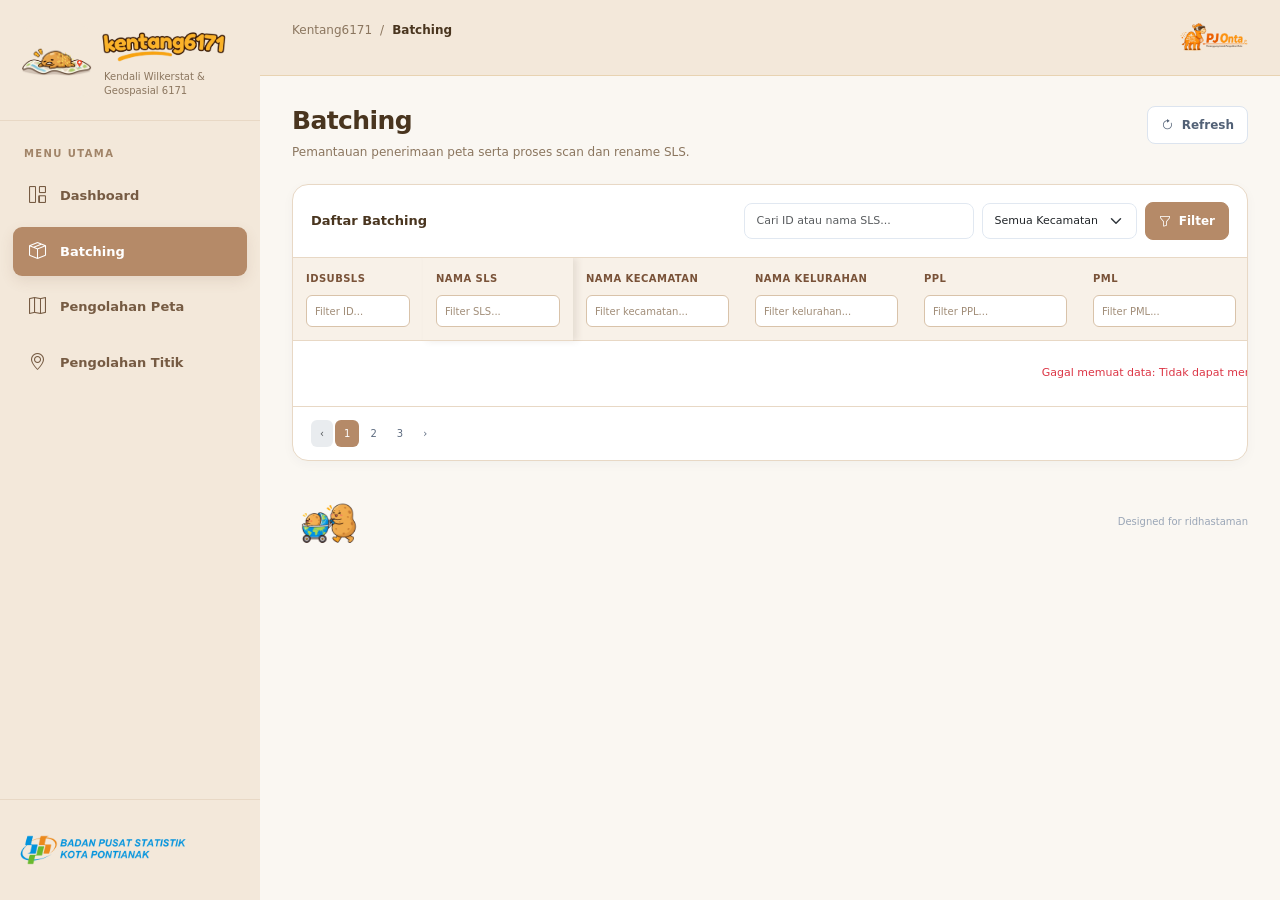
==== batching.html @ fd36031f "Initial commit Kentang6171" ====
<!doctype html>
<html lang="id">
  <head>
    <meta charset="UTF-8" />
    <meta name="viewport" content="width=device-width, initial-scale=1" />
    <title>Batching | Kentang6171</title>
    <link
      href="https://cdn.jsdelivr.net/npm/bootstrap@5.3.3/dist/css/bootstrap.min.css"
      rel="stylesheet"
    />
    <link
      href="https://cdn.jsdelivr.net/npm/bootstrap-icons@1.11.3/font/bootstrap-icons.min.css"
      rel="stylesheet"
    />
    <link href="css/style.css" rel="stylesheet" />
  </head>
  <body>
    <div class="app-shell">
      <aside class="sidebar" id="sidebar">
        <div class="brand">
          <div class="brand-mark">
            <img src="assets/logo.png" />
          </div>
          <div>
            <div class="brand-name"><img src="assets/2.png" /></div>
            <div class="brand-sub">
              Kendali Wilkerstat &amp;<br />Geospasial 6171
            </div>
          </div>
        </div>
        <div class="menu-label">Menu Utama</div>
        <nav class="nav-menu">
          <a class="nav-link" href="index.html"
            ><i class="bi bi-grid-1x2 nav-icon"></i><span>Dashboard</span></a
          >
          <a class="nav-link active" href="batching.html"
            ><i class="bi bi-box-seam nav-icon"></i><span>Batching</span></a
          >
          <a class="nav-link" href="pengolahan-peta.html"
            ><i class="bi bi-map nav-icon"></i><span>Pengolahan Peta</span></a
          >
          <a class="nav-link" href="pengolahan-titik.html"
            ><i class="bi bi-geo-alt nav-icon"></i
            ><span>Pengolahan Titik</span></a
          >
        </nav>
        <div class="sidebar-bottom">
          <img
            src="assets/logo-bps-kota-pontianak.png"
            class="sidebar-bps-logo"
          />
        </div>
      </aside>
      <main class="main-area">
        <header class="topbar">
          <div class="d-flex align-items-center">
            <button
              class="btn btn-light mobile-toggle"
              onclick="
                document.getElementById('sidebar').classList.toggle('show')
              "
              aria-label="Buka menu"
            >
              <i class="bi bi-list"></i>
            </button>
            <div class="breadcrumb">
              Kentang6171 <span class="mx-2">/</span> <strong>Batching</strong>
            </div>
          </div>
          <div class="user-area">
            <img src="assets/logo-pj-onta.png" class="user-logo" />
          </div>
        </header>
        <section class="content">
          <div class="page-heading">
            <div>
              <h1>Batching</h1>
              <p class="page-description">
                Pemantauan penerimaan peta serta proses scan dan rename SLS.
              </p>
            </div>
            <div class="heading-actions">
              <button
                class="btn btn-outline-secondary"
                onclick="window.location.reload()"
              >
                <i class="bi bi-arrow-clockwise me-1"></i> Refresh
              </button>
            </div>
          </div>
          <section class="panel">
            <div class="toolbar">
              <div>
                <div class="toolbar-title">Daftar Batching</div>
              </div>
              <div class="filters">
                <input
                  class="form-control search-box"
                  type="search"
                  placeholder="Cari ID atau nama SLS..."
                  aria-label="Cari data"
                />
                <select
                  class="form-select filter-select"
                  aria-label="Filter kecamatan"
                >
                  <option value="">Semua Kecamatan</option>
                  <option>Pontianak Selatan</option>
                  <option>Pontianak Tenggara</option>
                  <option>Pontianak Timur</option>
                  <option>Pontianak Barat</option>
                  <option>Pontianak Kota</option>
                  <option>Pontianak Utara</option>
                </select>
                <button class="btn btn-primary">
                  <i class="bi bi-funnel me-1"></i> Filter
                </button>
              </div>
            </div>

            <div class="table-wrap">
              <table class="table table-hover align-middle batching-table">
                <thead>
                  <tr>
                    <th class="freeze-col freeze-1">
                      <span>IDSUBSLS</span>
                      <input
                        type="text"
                        class="column-filter"
                        data-filter-col="0"
                        placeholder="Filter ID..."
                      />
                    </th>
                    <th class="freeze-col freeze-2">
                      <span>Nama SLS</span>
                      <input
                        type="text"
                        class="column-filter"
                        data-filter-col="1"
                        placeholder="Filter SLS..."
                      />
                    </th>
                    <th>
                      <span>Nama Kecamatan</span>
                      <input
                        type="text"
                        class="column-filter"
                        data-filter-col="2"
                        placeholder="Filter kecamatan..."
                      />
                    </th>
                    <th>
                      <span>Nama Kelurahan</span>
                      <input
                        type="text"
                        class="column-filter"
                        data-filter-col="3"
                        placeholder="Filter kelurahan..."
                      />
                    </th>
                    <th>
                      <span>PPL</span>
                      <input
                        type="text"
                        class="column-filter"
                        data-filter-col="4"
                        placeholder="Filter PPL..."
                      />
                    </th>
                    <th>
                      <span>PML</span>
                      <input
                        type="text"
                        class="column-filter"
                        data-filter-col="5"
                        placeholder="Filter PML..."
                      />
                    </th>
                    <th>
                      <span>PJ-Kuda</span>
                      <input
                        type="text"
                        class="column-filter"
                        data-filter-col="6"
                        placeholder="Filter PJ-Kuda..."
                      />
                    </th>
                    <th>
                      <span>Sudah Terima Peta</span>
                      <select class="column-filter" data-filter-col="7">
                        <option value="">Semua</option>
                        <option value="Sudah">Sudah</option>
                        <option value="Belum">Belum</option>
                      </select>
                    </th>
                    <th>
                      <span>Nama Penerima Peta</span>
                      <input
                        type="text"
                        class="column-filter"
                        data-filter-col="8"
                        placeholder="Filter nama..."
                      />
                    </th>
                    <th>
                      <span>Tanggal Terima</span>
                      <input
                        type="text"
                        class="column-filter"
                        data-filter-col="9"
                        placeholder="Filter tanggal..."
                      />
                    </th>
                    <th>
                      <span>Sudah Scan Rename</span>
                      <select class="column-filter" data-filter-col="10">
                        <option value="">Semua</option>
                        <option value="Sudah">Sudah</option>
                        <option value="Belum">Belum</option>
                      </select>
                    </th>
                    <th>
                      <span>Petugas Scan Rename</span>
                      <input
                        type="text"
                        class="column-filter"
                        data-filter-col="11"
                        placeholder="Filter petugas..."
                      />
                    </th>
                    <th>Aksi</th>
                  </tr>
                </thead>

                <tbody>
                  <tr>
                    <td class="freeze-col freeze-1">6171010001</td>
                    <td class="primary-cell freeze-col freeze-2">SLS 001</td>
                    <td>Pontianak Selatan</td>
                    <td>Akcaya</td>
                    <td>Petugas PPL 01</td>
                    <td>Petugas PML 01</td>
                    <td>PJ Kuda 01</td>
                    <td>
                      <select class="status-select done">
                        <option value="Sudah" selected>Sudah</option>
                        <option value="Belum">Belum</option>
                      </select>
                    </td>
                    <td>Petugas A</td>
                    <td>02/11/2026</td>
                    <td>
                      <select class="status-select done">
                        <option value="Sudah" selected>Sudah</option>
                        <option value="Belum">Belum</option>
                      </select>
                    </td>
                    <td>Petugas B</td>
                    <td>
                      <button class="action-btn">
                        <i class="bi bi-three-dots"></i>
                      </button>
                    </td>
                  </tr>

                  <tr>
                    <td class="freeze-col freeze-1">6171010002</td>
                    <td class="primary-cell freeze-col freeze-2">SLS 002</td>
                    <td>Pontianak Selatan</td>
                    <td>Benua Melayu Darat</td>
                    <td>Petugas PPL 02</td>
                    <td>Petugas PML 02</td>
                    <td>PJ Kuda 01</td>
                    <td>
                      <select class="status-select pending">
                        <option value="Sudah">Sudah</option>
                        <option value="Belum" selected>Belum</option>
                      </select>
                    </td>
                    <td>—</td>
                    <td>—</td>
                    <td>
                      <select class="status-select pending">
                        <option value="Sudah">Sudah</option>
                        <option value="Belum" selected>Belum</option>
                      </select>
                    </td>
                    <td>—</td>
                    <td>
                      <button class="action-btn">
                        <i class="bi bi-three-dots"></i>
                      </button>
                    </td>
                  </tr>

                  <tr>
                    <td class="freeze-col freeze-1">6171020001</td>
                    <td class="primary-cell freeze-col freeze-2">SLS 003</td>
                    <td>Pontianak Tenggara</td>
                    <td>Bangka Belitung Laut</td>
                    <td>Petugas PPL 03</td>
                    <td>Petugas PML 03</td>
                    <td>PJ Kuda 02</td>
                    <td>
                      <select class="status-select done">
                        <option value="Sudah" selected>Sudah</option>
                        <option value="Belum">Belum</option>
                      </select>
                    </td>
                    <td>Petugas C</td>
                    <td>03/11/2026</td>
                    <td>
                      <select class="status-select pending">
                        <option value="Sudah">Sudah</option>
                        <option value="Belum" selected>Belum</option>
                      </select>
                    </td>
                    <td>—</td>
                    <td>
                      <button class="action-btn">
                        <i class="bi bi-three-dots"></i>
                      </button>
                    </td>
                  </tr>
                </tbody>
              </table>
            </div>
            <div class="panel-footer">
              <nav aria-label="Navigasi halaman">
                <ul class="pagination">
                  <li class="page-item disabled">
                    <a class="page-link" href="#">‹</a>
                  </li>
                  <li class="page-item active">
                    <a class="page-link" href="#">1</a>
                  </li>
                  <li class="page-item"><a class="page-link" href="#">2</a></li>
                  <li class="page-item"><a class="page-link" href="#">3</a></li>
                  <li class="page-item"><a class="page-link" href="#">›</a></li>
                </ul>
              </nav>
            </div>
          </section>
        </section>
        <footer class="app-footer">
          <div class="potato-animation" aria-hidden="true">
            <img class="potato-track" src="assets/animasi-gerak.png" alt />
          </div>
          <span>Designed for ridhastaman</span>
        </footer>
      </main>
    </div>
    <script src="https://cdn.jsdelivr.net/npm/bootstrap@5.3.3/dist/js/bootstrap.bundle.min.js"></script>

    

    
    <script src="js/kentang-api.js"></script>
    <script src="js/data-pages.js"></script>
  </body>
</html>
---- css/style.css ----
:root {
  --navy: #f3e8da;
  --navy-2: #e9d8c4;
  --blue: #b58a68;
  --bg: #faf7f2;
  --text: #49351f;
  --muted: #8b765f;
  --line: #e8d8c5;
}

* {
  box-sizing: border-box;
}
body {
  margin: 0;
  background: var(--bg);
  color: var(--text);
  font-family:
    Inter,
    system-ui,
    -apple-system,
    "Segoe UI",
    sans-serif;
}
.app-shell {
  min-height: 100vh;
  display: flex;
}
.sidebar {
  width: 260px;
  background: var(--navy);
  color: #fff;
  position: fixed;
  inset: 0 auto 0 0;
  z-index: 1030;
  display: flex;
  flex-direction: column;
}
.brand {
  display: flex;
  align-items: center;
  gap: 12px;
  padding: 25px 22px 23px;
  border-bottom: 1px solid var(--line);
}
.brand-mark {
  width: 70px;
  height: 70px;
  min-width: 70px;
  border-radius: 10px;
  display: flex;
  align-items: center;
  justify-content: center;
  overflow: hidden;
  background: #f3e8da;
}
.brand-mark img {
  width: 70px;
  height: 70px;
  max-width: 70px;
  max-height: 70px;
  object-fit: contain;
  display: block;
}
.brand-name {
  font-weight: 750;
  font-size: 17px;
  line-height: 1.15;
  color: #49351f;
  display: flex;
  align-items: center;
}
.brand-name img {
  width: 130px;
  height: 40px;
  object-fit: contain;
  object-position: center;
  display: block;
  margin-left: -5px;
}
.brand-sub {
  font-size: 10px;
  line-height: 1.35;
  color: #8b765f;
  margin-top: 5px;
}
.menu-label {
  padding: 25px 24px 10px;
  color: #a18468;
  text-transform: uppercase;
  font-size: 10px;
  font-weight: 700;
  letter-spacing: 1.4px;
}
.nav-menu {
  padding: 0 13px;
  display: grid;
  gap: 6px;
}
.nav-link {
  display: flex;
  align-items: center;
  gap: 13px;
  padding: 12px 14px;
  color: #765b43;
  text-decoration: none;
  border-radius: 9px;
  font-size: 13px;
  font-weight: 550;
  transition: 0.15s;
}
.nav-link:hover {
  background: var(--navy-2);
  color: #49351f;
}
.nav-link.active {
  background: #b58a68;
  color: #ffffff;
  box-shadow: 0 5px 14px rgba(121, 82, 56, 0.12);
}
.nav-icon {
  width: 20px;
  text-align: center;
  font-size: 17px;
}
.sidebar-bottom {
  margin-top: auto;
  padding: 0 15px;
  border-top: 1px solid var(--line);
  display: flex;
  justify-content: flex-start;
  align-items: center;
  line-height: 1;
}
.sidebar-bps-logo {
  width: 200px;
  height: 100px;
  object-fit: contain;
  object-position: left center;
  display: block;
  margin: 0;
}
.main-area {
  margin-left: 260px;
  width: calc(100% - 260px);
  min-width: 0;
}
.topbar {
  height: 76px;
  background: #f3e8da;
  border-bottom: 1px solid #e8d3b2;
  display: flex;
  align-items: center;
  justify-content: space-between;
  padding: 0 32px;
  position: sticky;
  top: 0;
  z-index: 1020;
}
.breadcrumb {
  font-size: 12px;
  color: var(--muted);
}
.breadcrumb strong {
  color: var(--text);
  font-weight: 650;
}
.user-area {
  display: flex;
  align-items: center;
  justify-content: center;
}
.user-logo {
  width: 70px;
  height: 70px;
  object-fit: contain;
  display: block;
}
.avatar {
  width: 36px;
  height: 36px;
  border-radius: 50%;
  background: #e8d3b2;
  color: #795238;
  display: grid;
  place-items: center;
  font-weight: 750;
  font-size: 12px;
}
.user-name {
  font-size: 12px;
  font-weight: 650;
}
.user-role {
  font-size: 10px;
  color: var(--muted);
  margin-top: 2px;
}
.content {
  padding: 30px 32px 20px;
  max-width: 1800px;
  margin: auto;
}
.page-heading {
  display: flex;
  align-items: flex-start;
  justify-content: space-between;
  gap: 20px;
  margin-bottom: 23px;
}
.eyebrow {
  font-size: 10px;
  text-transform: uppercase;
  letter-spacing: 1.5px;
  color: var(--blue);
  font-weight: 750;
  margin-bottom: 7px;
}
h1 {
  font-size: 25px;
  font-weight: 750;
  letter-spacing: -0.6px;
  margin: 0;
}
.page-description {
  font-size: 12px;
  color: var(--muted);
  margin: 7px 0 0;
}
.heading-actions {
  display: flex;
  gap: 9px;
  align-items: center;
}
.btn {
  font-size: 12px;
  font-weight: 600;
  border-radius: 8px;
  padding: 9px 13px;
}
.btn-primary {
  background: var(--blue);
  border-color: var(--blue);
}
.btn-outline-secondary {
  border-color: #dce4ef;
  color: #526176;
  background: #fff;
}
.panel {
  background: #fff;
  border: 1px solid var(--line);
  border-radius: 16px;
  box-shadow: 0 3px 12px rgba(24, 46, 78, 0.035);
  overflow: hidden;
}
.toolbar {
  padding: 17px 18px;
  border-bottom: 1px solid var(--line);
  display: flex;
  align-items: center;
  justify-content: space-between;
  gap: 14px;
  flex-wrap: wrap;
}
.toolbar-title {
  font-size: 13px;
  font-weight: 700;
}
.toolbar-subtitle {
  font-size: 10px;
  color: var(--muted);
  margin-top: 4px;
}
.filters {
  display: flex;
  align-items: center;
  gap: 8px;
  flex-wrap: wrap;
}
.form-control,
.form-select {
  font-size: 11px;
  border-color: #e1e8f1;
  border-radius: 8px;
  min-height: 36px;
}
.search-box {
  width: 230px;
}
.filter-select {
  width: 155px;
}
.table-wrap {
  width: 100%;
  overflow-x: auto;
}
table {
  white-space: nowrap;
  margin: 0 !important;
}
.table thead th {
  background: #f8fafd;
  color: #68778c;
  font-size: 10px;
  text-transform: uppercase;
  letter-spacing: 0.45px;
  font-weight: 750;
  padding: 13px 13px;
  border-bottom: 1px solid var(--line);
  vertical-align: middle;
}
.table tbody td {
  font-size: 11px;
  padding: 13px;
  border-bottom: 1px solid #edf1f6;
  vertical-align: middle;
  color: #3b4a60;
}
.table tbody tr:hover {
  background: #fbfcff;
}
.table tbody tr:last-child td {
  border-bottom: 0;
}
.table .primary-cell {
  font-weight: 700;
  color: #243247;
}
.table .secondary-cell {
  font-size: 10px;
  color: var(--muted);
  margin-top: 3px;
}
.status {
  display: inline-flex;
  align-items: center;
  gap: 5px;
  padding: 5px 8px;
  border-radius: 20px;
  font-size: 10px;
  font-weight: 700;
}
.status.done {
  background: #e8f7ef;
  color: #16834c;
}
.status.pending {
  background: #fff4df;
  color: #a96a08;
}
.status.na {
  background: #eef2f7;
  color: #68778c;
}
.status-dot {
  width: 5px;
  height: 5px;
  border-radius: 50%;
  background: currentColor;
}
.note-cell {
  max-width: 190px;
  white-space: normal;
  line-height: 1.45;
  color: #66758a !important;
}
.action-btn {
  border: 1px solid #e1e8f1;
  background: #fff;
  color: #607086;
  border-radius: 7px;
  width: 29px;
  height: 29px;
  display: inline-grid;
  place-items: center;
}
.panel-footer {
  padding: 13px 18px;
  border-top: 1px solid var(--line);
  display: flex;
  justify-content: space-between;
  align-items: center;
  gap: 12px;
  color: var(--muted);
  font-size: 10px;
}
.pagination {
  margin: 0;
  gap: 3px;
}
.page-link {
  font-size: 10px;
  border: 0;
  border-radius: 6px !important;
  color: #5e6c80;
  padding: 6px 9px;
}
.page-item.active .page-link {
  background: var(--blue);
}
.app-footer {
  padding: 17px 32px 25px;
  color: #9aa6b7;
  font-size: 10px;
  display: flex;
  align-items: center;
  justify-content: space-between;
  gap: 10px;
}
.potato-animation {
  position: relative;
  flex: 1;
  min-width: 0;
  height: 48px;
  overflow: hidden;
  pointer-events: none;
}
.potato-track {
  position: absolute;
  left: 0;
  bottom: 0;
  width: 72px;
  height: 44px;
  object-fit: contain;
  animation: potatoWalk 12s linear infinite alternate;
  will-change: left, transform;
}

.potato-track {
  transform: scaleX(1);
  animation:
    potatoWalk 12s linear infinite alternate,
    potatoFlip 24s step-end infinite;
}

@keyframes potatoFlip {
  0%,
  49.99% {
    transform: scaleX(-1);
  }

  50%,
  100% {
    transform: scaleX(1);
  }
}
.app-footer span {
  flex-shrink: 0;
}
@keyframes potatoWalk {
  from {
    left: 0;
  }

  to {
    left: calc(100% - 72px);
  }
}
.mobile-toggle {
  display: none;
}
@media (max-width: 991px) {
  .sidebar {
    width: 225px;
  }
  .main-area {
    margin-left: 225px;
    width: calc(100% - 225px);
  }
  .content {
    padding: 24px 20px;
  }
  .topbar {
    padding: 0 20px;
  }
}

@media (max-width: 767px) {
  .sidebar {
    transform: translateX(-100%);
    transition: transform 0.2s;
    width: 260px;
  }

  .sidebar.show {
    transform: translateX(0);
  }

  .main-area {
    margin-left: 0;
    width: 100%;
  }

  .topbar {
    height: 65px;
    padding: 0 16px;
  }

  .mobile-toggle {
    display: inline-flex;
    margin-right: 10px;
  }

  .content {
    padding: 22px 14px;
  }

  .page-heading {
    display: block;
  }

  .heading-actions {
    margin-top: 15px;
  }

  .search-box {
    width: 100%;
  }

  .filter-select {
    flex: 1;
    min-width: 120px;
  }

  .app-footer {
    padding: 15px;
    display: flex;
    align-items: center;
    gap: 8px;
    line-height: 1.8;
  }
}

/* ========================================
   TABEL BATCHING: FREEZE, FILTER, DROPDOWN
======================================== */

/* Area scroll tabel */
.table-wrap {
  display: block;
  width: 100%;
  max-width: 100%;
  overflow-x: auto;
  overflow-y: hidden;
  position: relative;
  isolation: isolate;
}

/* Lebar tabel agar bisa digeser horizontal */
.batching-table {
  width: max-content !important;
  min-width: 100%;
  border-collapse: separate !important;
  border-spacing: 0;
  table-layout: auto;
}

/* Lebar dasar kolom */
.batching-table th,
.batching-table td {
  min-width: 145px;
  white-space: nowrap;
}

/* Lebar kolom pertama: IDSUBSLS */
.batching-table th:nth-child(1),
.batching-table td:nth-child(1) {
  width: 130px;
  min-width: 130px;
  max-width: 130px;
}

/* Lebar kolom kedua: Nama SLS */
.batching-table th:nth-child(2),
.batching-table td:nth-child(2) {
  width: 150px;
  min-width: 150px;
  max-width: 150px;
}

/* Freeze kolom pertama dan kedua */
.batching-table .freeze-col {
  position: sticky;
  background: #fff;
  background-clip: padding-box;
}

.batching-table .freeze-1 {
  left: 0;
  z-index: 3;
}

.batching-table .freeze-2 {
  left: 130px;
  z-index: 3;
  box-shadow: 4px 0 7px rgba(73, 53, 31, 0.1);
}

/* Kepala tabel */
.batching-table thead th {
  position: sticky;
  top: 0;
  vertical-align: top;
  background: #f8f1e8;
  color: #795238;
  min-width: 155px;
  padding: 13px;
}

.batching-table thead th.freeze-col {
  background: #f8f1e8;
  z-index: 5;
}

.batching-table thead th.freeze-1,
.batching-table thead th.freeze-2 {
  z-index: 6;
}

/* Judul kolom */
.batching-table thead th span {
  display: block;
  margin-bottom: 9px;
}

/* Filter pada setiap kolom */
.batching-table .column-filter {
  display: block;
  width: 100%;
  min-width: 100px;
  height: 32px;
  padding: 5px 8px;
  border: 1px solid #d9c3aa;
  border-radius: 6px;
  background-color: #fff;
  color: #49351f;
  font-family: inherit;
  font-size: 10px;
  font-weight: 400;
  text-transform: none;
  letter-spacing: normal;
}

.batching-table .column-filter::placeholder {
  color: #a18d78;
}

.batching-table .column-filter:focus {
  outline: none;
  border-color: #a87950;
  box-shadow: 0 0 0 2px rgba(168, 121, 80, 0.15);
}

.batching-table tbody td.freeze-col {
  background-color: var(--bs-table-bg);
  box-shadow: inset 0 0 0 9999px
    var(--bs-table-bg-state, var(--bs-table-bg-type, transparent));
}

/* Dropdown status agar terlihat seperti kontrol pilihan */
.batching-table .status-select {
  min-width: 112px;
  height: 34px;
  padding: 5px 30px 5px 11px;
  border: 1px solid #d9c3aa;
  border-radius: 7px;
  font-family: inherit;
  font-size: 11px;
  font-weight: 700;
  cursor: pointer;
  appearance: auto;
  -webkit-appearance: auto;
}

.batching-table .status-select.done {
  background-color: #e8f7ef !important;
  color: #16834c !important;
  border-color: #a9d9bc !important;
}

.batching-table .status-select.pending {
  background-color: #fff4df !important;
  color: #a96a08 !important;
  border-color: #e8c98e !important;
}

.batching-table .status-select:focus {
  outline: none;
  border-color: #a87950;
  box-shadow: 0 0 0 2px rgba(168, 121, 80, 0.15);
}
/* Baris abu-abu jika kedua proses batching selesai */
.batching-table tbody tr.row-complete {
  --bs-table-bg: #f3e4d2;
  --bs-table-hover-bg: #eeeeee;
}
/* ========================================
   TEXTBOX CATATAN PENGOLAHAN PETA
======================================== */
.batching-table .note-input {
  width: 190px;
  min-width: 190px;
  height: 34px;
  padding: 6px 9px;
  border: 1px solid #d9c3aa;
  border-radius: 6px;
  background: #fff;
  color: #49351f;
  font-family: inherit;
  font-size: 11px;
}

.batching-table .note-input::placeholder {
  color: #a18d78;
}

.batching-table .note-input:focus {
  outline: none;
  border-color: #a87950;
  box-shadow: 0 0 0 2px rgba(168, 121, 80, 0.15);
}
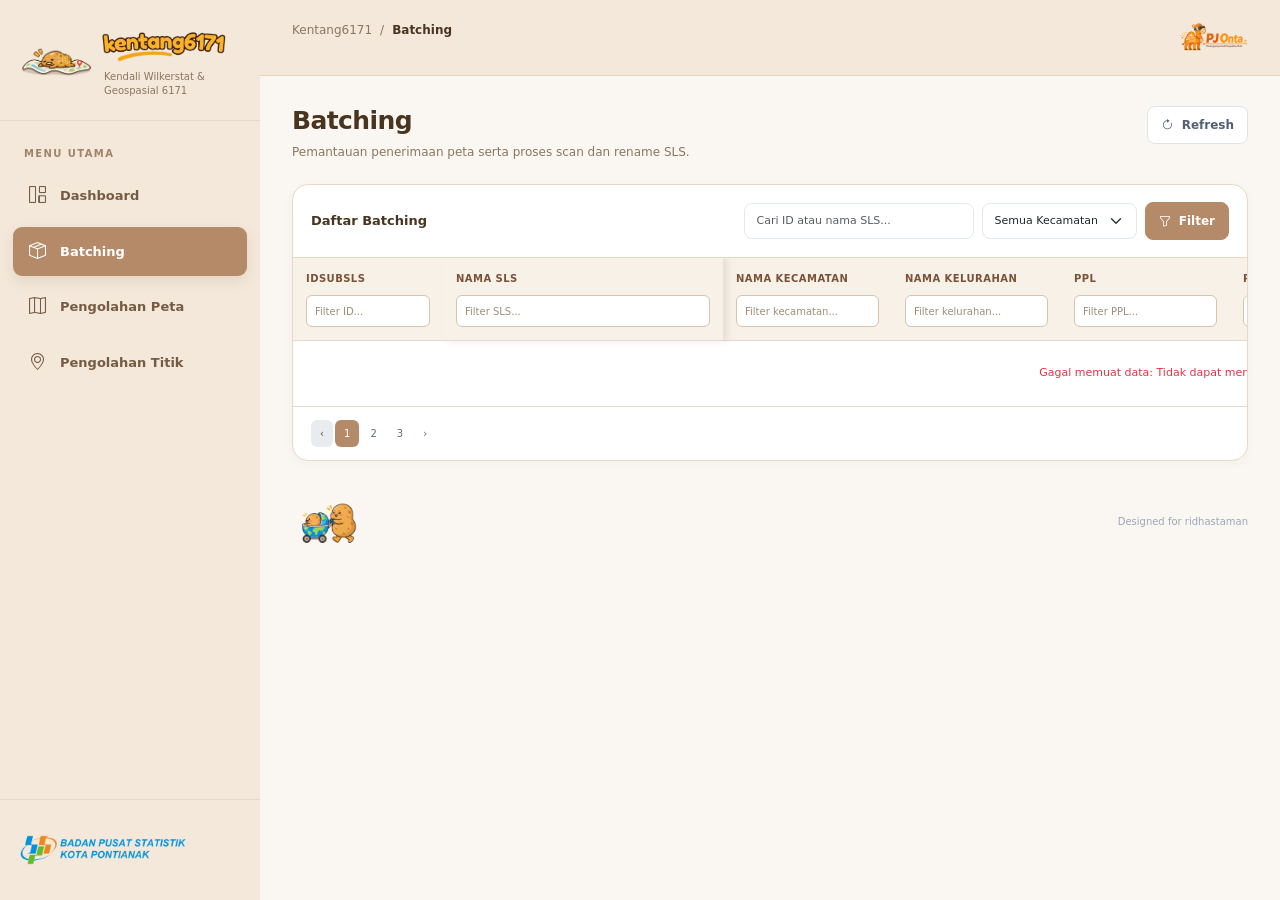
==== commit bc237a76: "Update website Kentang6171" ====
--- a/batching.html
+++ b/batching.html
@@ -12,7 +12,7 @@
       href="https://cdn.jsdelivr.net/npm/bootstrap-icons@1.11.3/font/bootstrap-icons.min.css"
       rel="stylesheet"
     />
-    <link href="css/style.css" rel="stylesheet" />
+    <link href="css/style.css?v=20261123-notes-fix" rel="stylesheet" />
   </head>
   <body>
     <div class="app-shell">
@@ -228,7 +228,6 @@
                         placeholder="Filter petugas..."
                       />
                     </th>
-                    <th>Aksi</th>
                   </tr>
                 </thead>
 
@@ -256,11 +255,6 @@
                       </select>
                     </td>
                     <td>Petugas B</td>
-                    <td>
-                      <button class="action-btn">
-                        <i class="bi bi-three-dots"></i>
-                      </button>
-                    </td>
                   </tr>
 
                   <tr>
@@ -286,11 +280,6 @@
                       </select>
                     </td>
                     <td>—</td>
-                    <td>
-                      <button class="action-btn">
-                        <i class="bi bi-three-dots"></i>
-                      </button>
-                    </td>
                   </tr>
 
                   <tr>
@@ -316,11 +305,6 @@
                       </select>
                     </td>
                     <td>—</td>
-                    <td>
-                      <button class="action-btn">
-                        <i class="bi bi-three-dots"></i>
-                      </button>
-                    </td>
                   </tr>
                 </tbody>
               </table>
--- a/css/style.css
+++ b/css/style.css
@@ -566,17 +566,36 @@
 /* Lebar kolom pertama: IDSUBSLS */
 .batching-table th:nth-child(1),
 .batching-table td:nth-child(1) {
-  width: 130px;
-  min-width: 130px;
-  max-width: 130px;
-}
-
-/* Lebar kolom kedua: Nama SLS */
-.batching-table th:nth-child(2),
-.batching-table td:nth-child(2) {
   width: 150px;
   min-width: 150px;
   max-width: 150px;
+}
+
+/* Lebar kolom kedua: Nama SLS agar nama panjang tetap terbaca */
+.batching-table th:nth-child(2),
+.batching-table td:nth-child(2) {
+  width: 280px;
+  min-width: 280px;
+  max-width: 280px;
+}
+
+/* Kolom catatan dibuat tetap proporsional dengan textbox.
+   Peta: kolom 13-14. Titik: kolom 11. */
+.page-peta .batching-table th:nth-child(13),
+.page-peta .batching-table td:nth-child(13),
+.page-peta .batching-table th:nth-child(14),
+.page-peta .batching-table td:nth-child(14),
+.page-titik .batching-table th:nth-child(11),
+.page-titik .batching-table td:nth-child(11) {
+  width: 175px;
+  min-width: 175px;
+  max-width: 175px;
+}
+
+.page-peta .batching-table th:nth-child(13),
+.page-peta .batching-table th:nth-child(14),
+.page-titik .batching-table th:nth-child(11) {
+  white-space: normal;
 }
 
 /* Freeze kolom pertama dan kedua */
@@ -592,7 +611,7 @@
 }
 
 .batching-table .freeze-2 {
-  left: 130px;
+  left: 150px;
   z-index: 3;
   box-shadow: 4px 0 7px rgba(73, 53, 31, 0.1);
 }
@@ -699,16 +718,18 @@
    TEXTBOX CATATAN PENGOLAHAN PETA
 ======================================== */
 .batching-table .note-input {
-  width: 190px;
-  min-width: 190px;
-  height: 34px;
-  padding: 6px 9px;
+  width: 150px;
+  min-width: 150px;
+  max-width: 150px;
+  height: 32px;
+  padding: 5px 7px;
   border: 1px solid #d9c3aa;
   border-radius: 6px;
   background: #fff;
   color: #49351f;
   font-family: inherit;
-  font-size: 11px;
+  font-size: 10px;
+  box-sizing: border-box;
 }
 
 .batching-table .note-input::placeholder {
@@ -720,3 +741,34 @@
   border-color: #a87950;
   box-shadow: 0 0 0 2px rgba(168, 121, 80, 0.15);
 }
+
+
+/* =====================================================
+   FIX FINAL KOLOM CATATAN (PETA DAN TITIK)
+   Sel tabel dibuat ulang oleh js/data-pages.js.
+   Kelas khusus menjaga lebar tetap sama setelah render data.
+===================================================== */
+.batching-table thead th.note-column,
+.batching-table tbody td.note-cell {
+  width: 175px !important;
+  min-width: 175px !important;
+  max-width: 175px !important;
+  box-sizing: border-box !important;
+}
+
+.batching-table thead th.note-column {
+  white-space: normal !important;
+}
+
+.batching-table tbody td.note-cell {
+  overflow: hidden !important;
+}
+
+.batching-table tbody td.note-cell > .note-input {
+  display: block !important;
+  width: 150px !important;
+  min-width: 150px !important;
+  max-width: 150px !important;
+  box-sizing: border-box !important;
+  margin: 0 !important;
+}
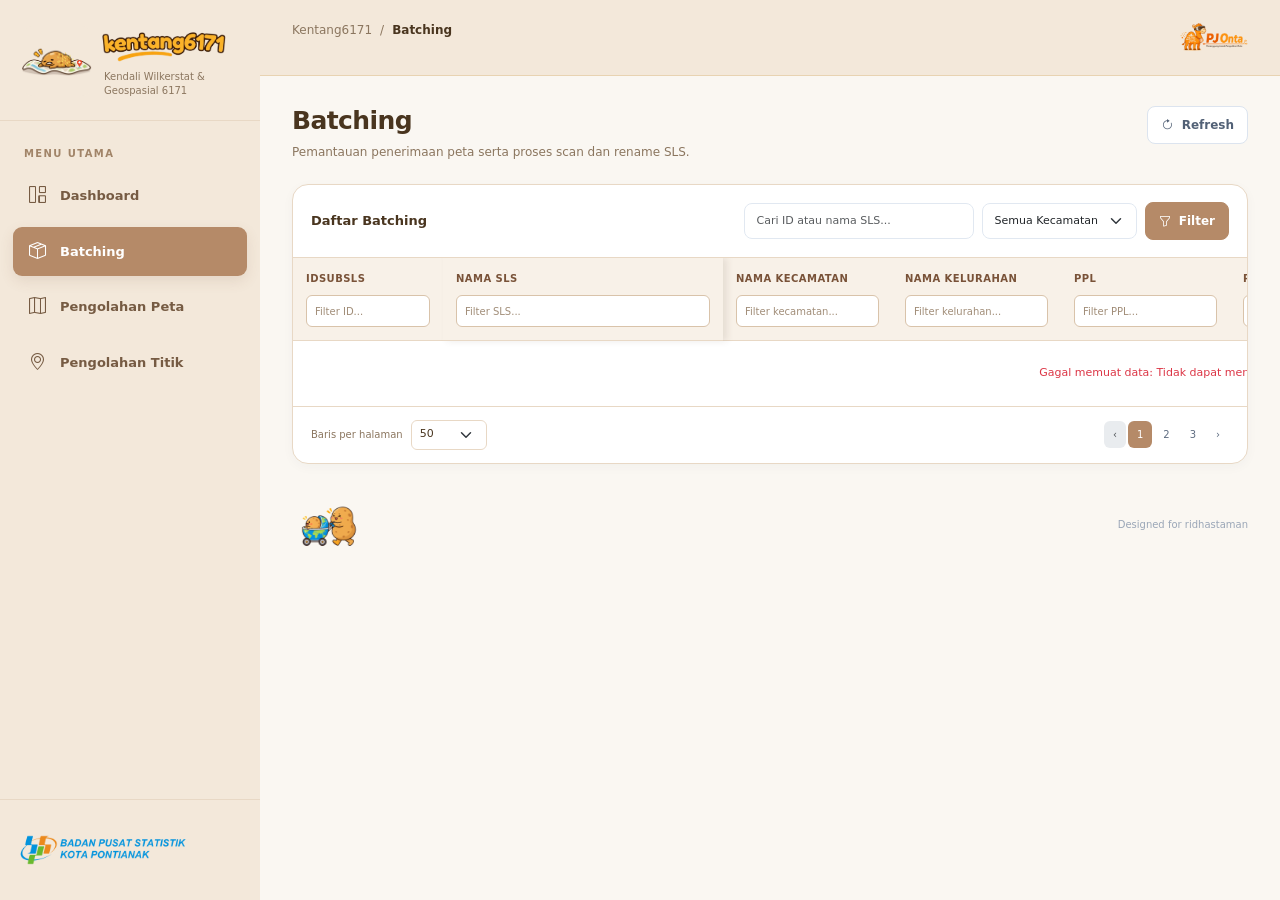
==== commit 0a1368e2: "v3" ====
--- a/batching.html
+++ b/batching.html
@@ -12,7 +12,7 @@
       href="https://cdn.jsdelivr.net/npm/bootstrap-icons@1.11.3/font/bootstrap-icons.min.css"
       rel="stylesheet"
     />
-    <link href="css/style.css?v=20261123-notes-fix" rel="stylesheet" />
+    <link href="css/style.css?v=20261124-rows" rel="stylesheet" />
   </head>
   <body>
     <div class="app-shell">
@@ -340,6 +340,6 @@
 
     
     <script src="js/kentang-api.js"></script>
-    <script src="js/data-pages.js"></script>
+    <script src="js/data-pages.js?v=20261124-rows"></script>
   </body>
 </html>
--- a/css/style.css
+++ b/css/style.css
@@ -384,6 +384,33 @@
   gap: 12px;
   color: var(--muted);
   font-size: 10px;
+}
+.rows-per-page-controls {
+  display: flex;
+  align-items: center;
+  flex-wrap: wrap;
+  gap: 8px;
+  min-width: 0;
+}
+.rows-per-page-label {
+  color: var(--muted);
+  font-size: 10px;
+  white-space: nowrap;
+  margin: 0;
+}
+.rows-per-page-select {
+  width: 76px;
+  min-height: 30px;
+  padding: 4px 25px 4px 8px;
+  border-color: var(--line);
+  color: var(--text);
+  font-size: 11px;
+  border-radius: 6px;
+}
+.rows-per-page-info {
+  color: var(--muted);
+  font-size: 10px;
+  white-space: nowrap;
 }
 .pagination {
   margin: 0;
@@ -771,4 +798,15 @@
   max-width: 150px !important;
   box-sizing: border-box !important;
   margin: 0 !important;
-}
+}\n\n@media (max-width: 767.98px) {
+  .panel-footer {
+    flex-wrap: wrap;
+    align-items: flex-start;
+  }
+  .rows-per-page-controls {
+    width: 100%;
+  }
+  .panel-footer nav {
+    margin-left: auto;
+  }
+}
